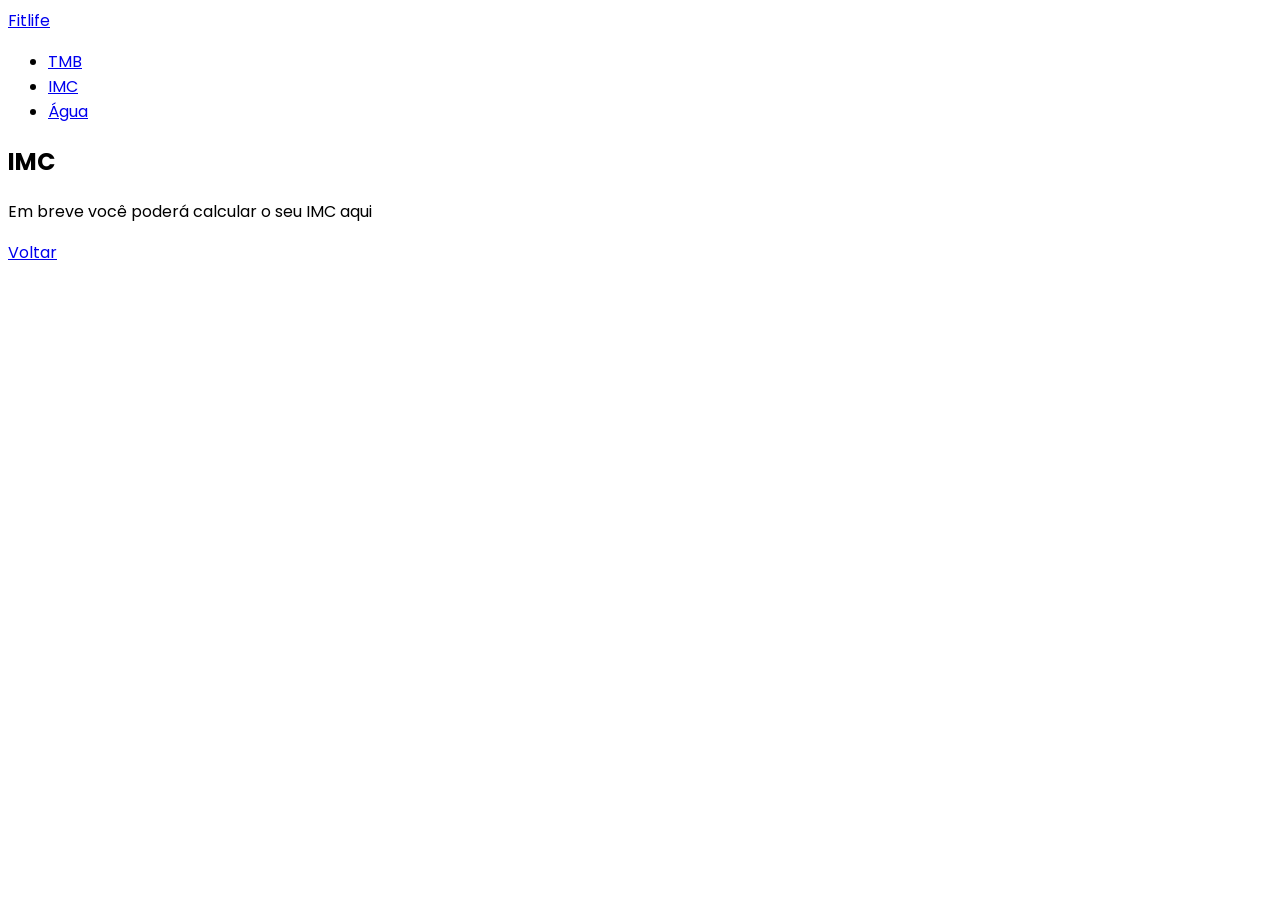
==== pages/imc.html @ 6dad8ff8 "adicionando dois pontos ao index html" ====
<!DOCTYPE html>
<html lang="pt-BR">
<head>
    <meta charset="UTF-8">
    <meta name="viewport" content="width=device-width, initial-scale=1.0">
    <title>Fitlife | IMC
    </title>
        <link rel="preconnect" href="https://fonts.googleapis.com">
<link rel="preconnect" href="https://fonts.gstatic.com" crossorigin>
<link href="https://fonts.googleapis.com/css2?family=Poppins:ital,wght@0,100;0,200;0,300;0,400;0,500;0,600;0,700;0,800;0,900;1,100;1,200;1,300;1,400;1,500;1,600;1,700;1,800;1,900&display=swap" rel="stylesheet">


</head>
<body style="font-family: Poppins">
    <nav>
<a href="../index.html">Fitlife</a>
<ul>
    <li><a href="pages/tmb.html">TMB</a></li>
    <li><a href="pages/imc.html">IMC</a></li>
    <li><a href="pages/water.html">Água</a></li>

    
</ul>


</nav>

<main>

    <section>

        <header>

            <h1>IMC</h1>
            <p>Em breve você poderá calcular o seu IMC aqui </p>

        </header>





    </section>
</main>





<a href="../index.html">Voltar</a>


</body>
</html>
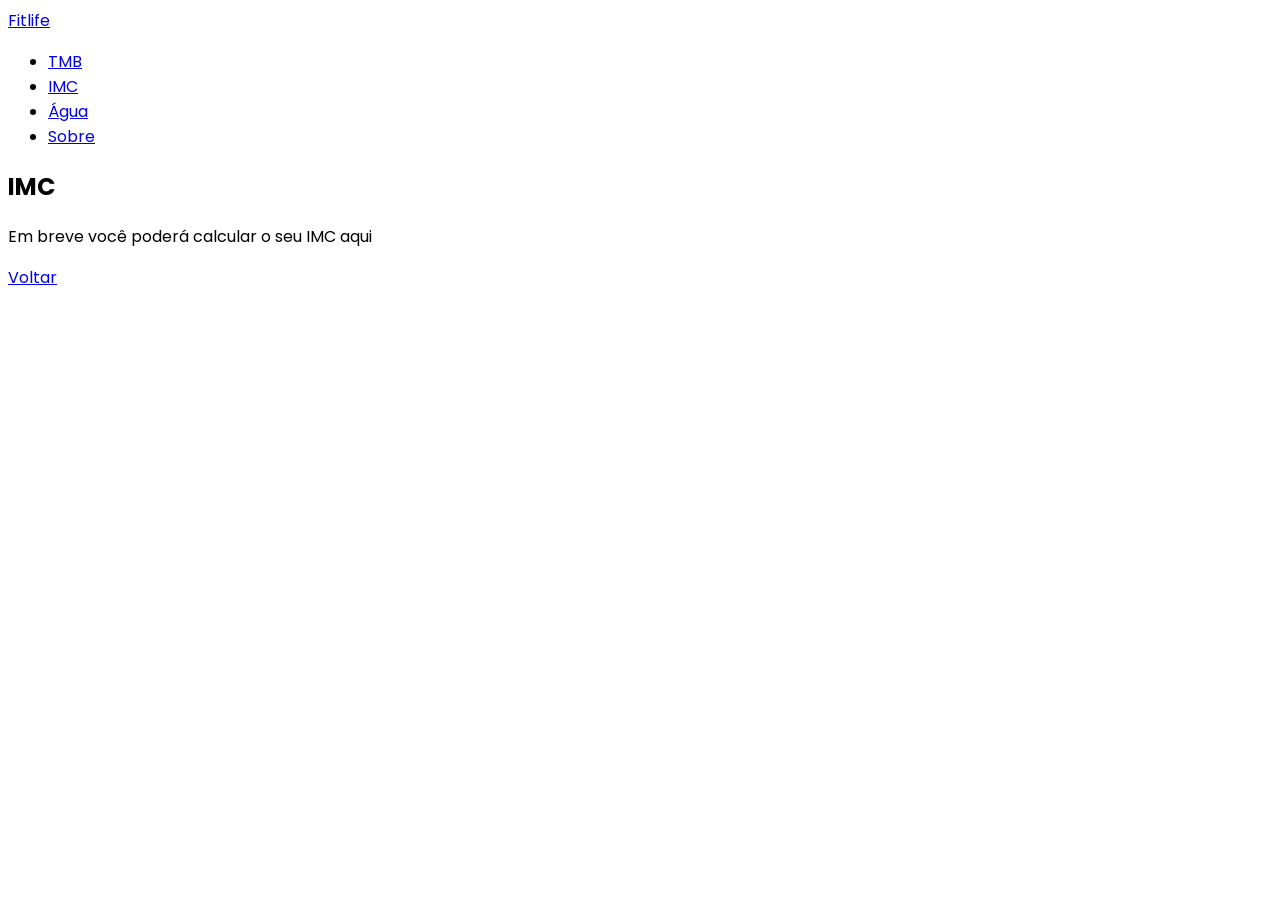
==== commit 54e62414: "adicionando o sobre do projeto" ====
--- a/pages/imc.html
+++ b/pages/imc.html
@@ -18,7 +18,7 @@
     <li><a href="pages/tmb.html">TMB</a></li>
     <li><a href="pages/imc.html">IMC</a></li>
     <li><a href="pages/water.html">Água</a></li>
-
+    <li><a href="pages/sobre.html">Sobre</a></li>
     
 </ul>
 
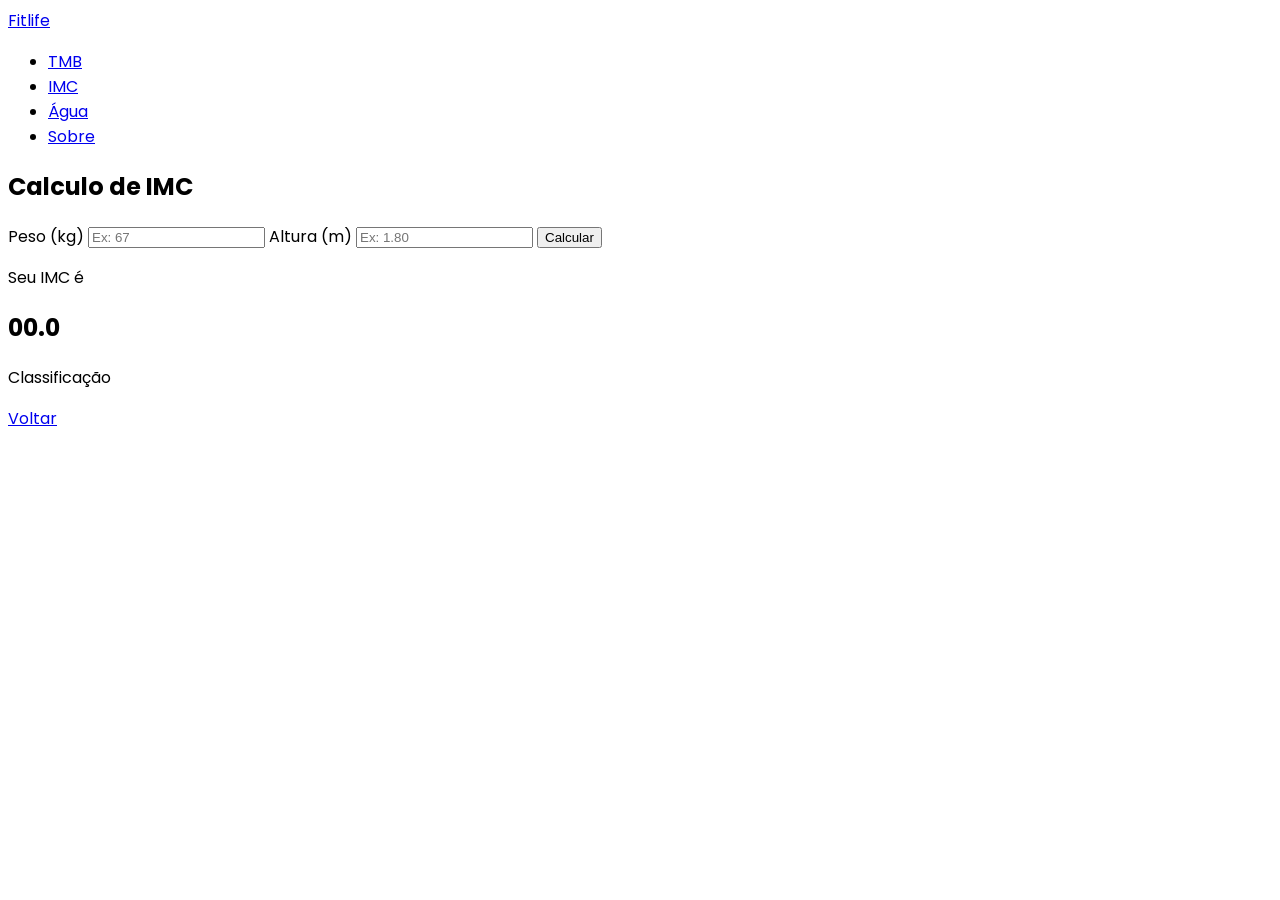
==== commit b50888dc: "imc e tmb" ====
--- a/pages/imc.html
+++ b/pages/imc.html
@@ -15,10 +15,10 @@
     <nav>
 <a href="../index.html">Fitlife</a>
 <ul>
-    <li><a href="pages/tmb.html">TMB</a></li>
-    <li><a href="pages/imc.html">IMC</a></li>
-    <li><a href="pages/water.html">Água</a></li>
-    <li><a href="pages/sobre.html">Sobre</a></li>
+    <li><a href="tmb.html">TMB</a></li>
+    <li><a href="imc.html">IMC</a></li>
+    <li><a href="water.html">Água</a></li>
+    <li><a href="sobre.html">Sobre</a></li>
     
 </ul>
 
@@ -28,13 +28,24 @@
 <main>
 
     <section>
+        <h1> Calculo de IMC</h1>
+       <form action="">
+        <label for="weight">Peso (kg)</label>
+        <input type="number" id="weight" placeholder="Ex: 67">
 
-        <header>
+        <label for="height">Altura (m)</label>
+        <input type="number" id "height" placeholder="Ex: 1.80" required step="any">
+        <button type="submit">Calcular</button>
 
-            <h1>IMC</h1>
-            <p>Em breve você poderá calcular o seu IMC aqui </p>
 
-        </header>
+       </form>
+       <div>
+        <p>Seu IMC é</p>
+        <h2>00.0</h2>
+        <p>Classificação</p>
+
+
+       </div>
 
 
 
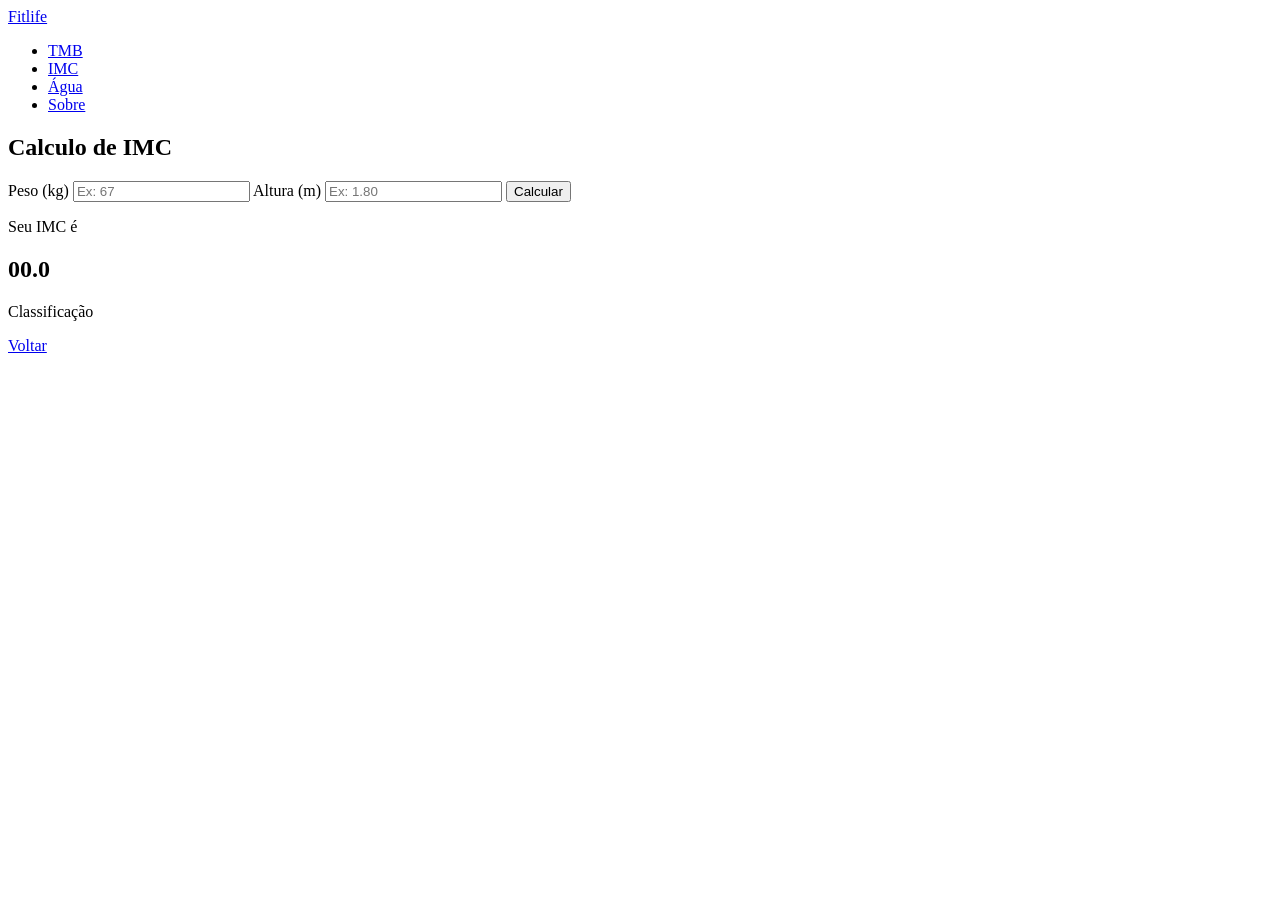
==== commit b49bedd4: "estilos basinhas" ====
--- a/pages/imc.html
+++ b/pages/imc.html
@@ -11,7 +11,7 @@
 
 
 </head>
-<body style="font-family: Poppins">
+<body>
     <nav>
 <a href="../index.html">Fitlife</a>
 <ul>
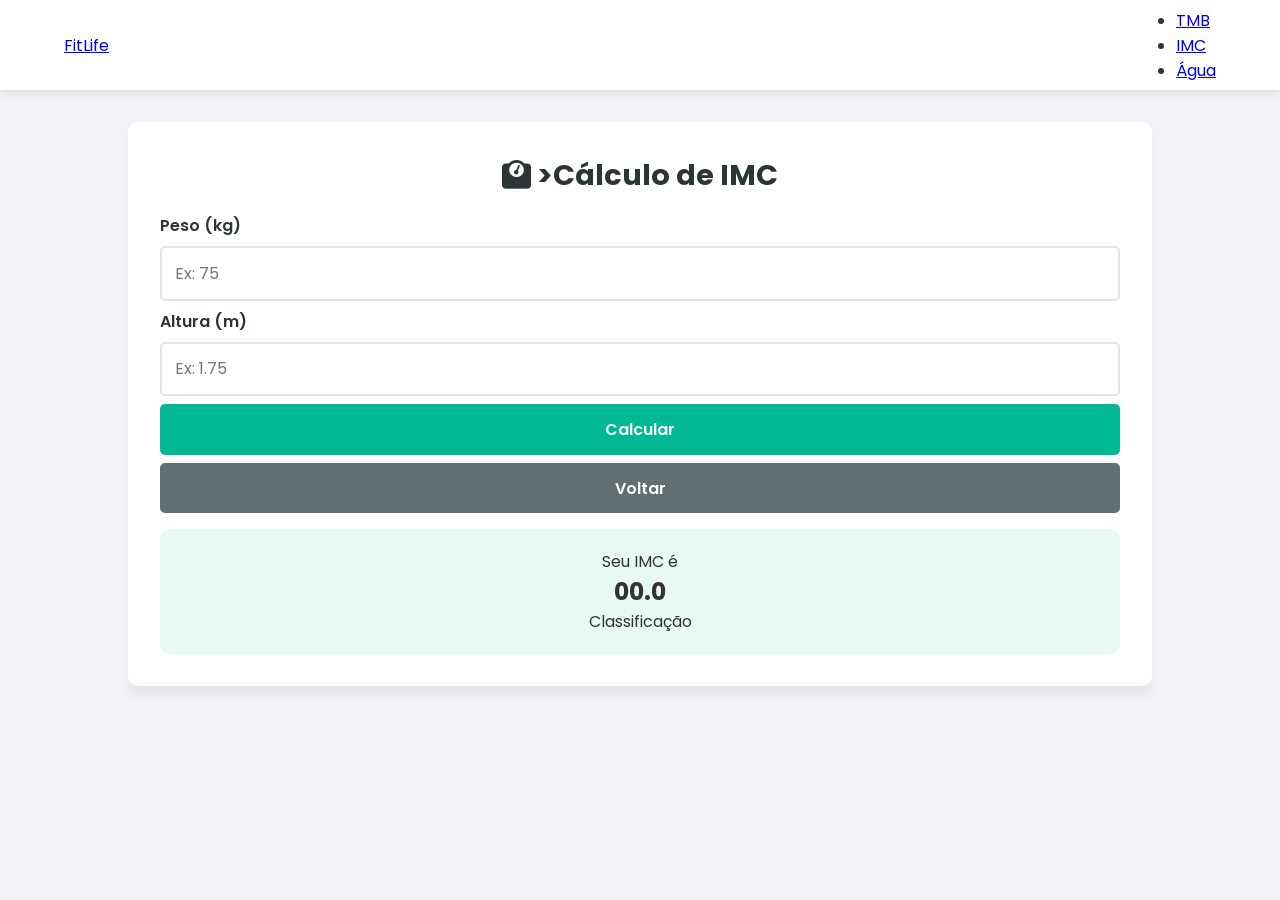
==== commit 8dc403ce: "finalizando home e imc" ====
--- a/pages/imc.html
+++ b/pages/imc.html
@@ -3,63 +3,65 @@
 <head>
     <meta charset="UTF-8">
     <meta name="viewport" content="width=device-width, initial-scale=1.0">
-    <title>Fitlife | IMC
-    </title>
-        <link rel="preconnect" href="https://fonts.googleapis.com">
-<link rel="preconnect" href="https://fonts.gstatic.com" crossorigin>
-<link href="https://fonts.googleapis.com/css2?family=Poppins:ital,wght@0,100;0,200;0,300;0,400;0,500;0,600;0,700;0,800;0,900;1,100;1,200;1,300;1,400;1,500;1,600;1,700;1,800;1,900&display=swap" rel="stylesheet">
+    <link rel="preconnect" href="https://fonts.googleapis.com">
+    <link rel="preconnect" href="https://fonts.gstatic.com" crossorigin>
+    <link href="https://fonts.googleapis.com/css2?family=Poppins:ital,wght@0,100;0,200;0,300;0,400;0,500;0,600;0,700;0,800;0,900;1,100;1,200;1,300;1,400;1,500;1,600;1,700;1,800;1,900&display=swap" rel="stylesheet">
+    <link rel="stylesheet" href="../css/style.css">
+    <link
+    rel="stylesheet"
+    href="https://cdnjs.cloudflare.com/ajax/libs/font-awesome/6.0.0/css/all.min.css"
+    />
+    <title>FitLife | IMC</title>
+</head>
+<body>
+
+    
+    <nav>
+        <a href="../index.html">FitLife</a>
+
+        <ul>
+            <li><a href="tmb.html">TMB</a></li>
+            <li><a href="imc.html">IMC</a></li>
+            <li><a href="water.html">Água</a></li>
+        </ul>
+    </nav>
 
 
-</head>
-<body>
-    <nav>
-<a href="../index.html">Fitlife</a>
-<ul>
-    <li><a href="tmb.html">TMB</a></li>
-    <li><a href="imc.html">IMC</a></li>
-    <li><a href="water.html">Água</a></li>
-    <li><a href="sobre.html">Sobre</a></li>
-    
-</ul>
+    <main>
+        <section class="tool-container">
+            
+            <div class="tool-container-title">
+                <h2><i class="fas fa-weight"></i> >Cálculo de IMC</h2>
+            </div>
 
+            <form>
+                <div class="form-group">
+                <label for="weight">Peso (kg)</label>
+                <input type="number" id="weight" placeholder="Ex: 75" required>
+                </div>
+                <div class="form-group">
+                <label for="height">Altura (m)</label>
+                <input type="number" id="height" placeholder="Ex: 1.75" 
+                required
+                step="any"
+                >
+                </div>
 
-</nav>
+                <button class="action-btn" type="submit">Calcular</button>
+                 <a class="action-btn btn-back" href="../index.html">Voltar</a>
+            </form>
 
-<main>
+            <div class="result-box">
+                <p>Seu IMC é</p>
+                <h2>00.0</h2>
+                <p>Classificação</p>
+            </div>
 
-    <section>
-        <h1> Calculo de IMC</h1>
-       <form action="">
-        <label for="weight">Peso (kg)</label>
-        <input type="number" id="weight" placeholder="Ex: 67">
+           
 
-        <label for="height">Altura (m)</label>
-        <input type="number" id "height" placeholder="Ex: 1.80" required step="any">
-        <button type="submit">Calcular</button>
-
-
-       </form>
-       <div>
-        <p>Seu IMC é</p>
-        <h2>00.0</h2>
-        <p>Classificação</p>
-
-
-       </div>
-
-
-
-
-
-    </section>
-</main>
-
-
-
-
-
-<a href="../index.html">Voltar</a>
-
+        </section>
+    </main>
+  
 
 </body>
 </html>
--- a/css/style.css
+++ b/css/style.css
@@ -0,0 +1,208 @@
+:root {
+  --primary-color: #00b894;
+  --primary-dark: #019477;
+  --secondary-color: #2d3436;
+  --background-color: #f0f2f5;
+  --card-color: #ffffff;
+  --text-color: #333333;
+  --muted-color: #636e72;
+  --danger-color: #d63031;
+  --water-color: #0984e3;
+  --border-color: #dfe6e9;
+  --result-box: #e8f8f5;
+
+  --shadow-md: 0 10px 10px rgba(0, 0, 0, 0.05);}
+
+* {
+    margin: 0;
+    padding: 0;
+    box-sizing: border-box;
+}
+
+body {
+    font-family: "Poppins";
+    background-color: var(--background-color);
+    color: var(--text-color)
+}
+
+nav {
+    display: flex;
+    justify-content: space-between;
+    align-items: center;
+
+    background-color: var(--card-color);
+    padding: 0 5%;
+    height: 10vh;
+    box-shadow: 0 2px 8px rgba(0, 0, 0, 0.1);
+}
+
+.logo {
+    /* flexbox */
+    display: flex;
+    align-items: center;
+
+    gap: 0.5rem;
+
+    font-size:1.5rem;
+    color: var(--primary-color);
+    text-decoration: none;
+    font-weight: 600;
+}
+
+.nav-links {
+    display:flex;
+    list-style: none;
+    gap: 1.5rem;
+}
+
+.nav-link {
+    text-decoration: none;
+    color: var(--secondary-color);
+    font-size: 1rem;
+}
+
+.nav-link:hover {
+    color: var(--primary-color)
+}
+
+#nav-active {
+    border-bottom: 3px var(--primary-color) solid;
+    color: var(--primary-color)
+}
+
+.header-container {
+    text-align: center;
+    padding: 2.5rem 0;
+}
+
+.header-container h1 {
+    font-size: 2.5rem;
+}
+
+.header-container span {
+    color: var(--primary-color)
+}
+
+main {
+    width: 80%;
+    margin: 0 auto;
+    padding: 2rem 0;
+}
+
+.cards-section {
+    text-align: center;
+    
+    display: flex;
+    justify-content: center;
+    flex-wrap: wrap;
+    gap: 1.5rem;
+}
+
+.feature-card {
+    background-color: var(--card-color);
+    color: var(--text-color);
+    padding: 1.5rem;
+    border-radius: 10px;
+    text-align: center;
+    text-decoration: none;
+    box-shadow: var(--shadow-md);
+    width: 15rem;
+}
+
+.feature-card:hover {
+    border: 2px solid var(--primary-color)
+}
+
+.feature-card i {
+    font-size: 2rem;
+    color: var(--primary-color);
+    margin-bottom: 1rem;
+}
+
+.tool-container {
+    display: flex;
+    flex-direction: column;
+    gap:1rem;
+
+    width: 100%;
+    padding: 2rem;
+
+    background-color: var(--card-color);
+    border-radius: 10px;
+    box-shadow: var(--shadow-md);
+
+}
+
+.tool-container-title {
+    text-align: center;
+
+}
+
+.tool-container-title h2 {
+    color: var(--secondary-color);
+    font-size: 1.8rem;
+    font-family: inherit;
+}
+
+.tool-container form{
+    display: flex;
+    flex-direction: column;
+    gap: 0.5rem;
+}
+
+.form-group {
+    display: flex;
+    flex-direction: column;
+    gap: 0.5rem;
+}
+
+.form-group label {
+    font-weight: 600;
+    color: var(--secondary-color);
+}
+
+.form-group input {
+    padding: 0.8rem;
+    border: 2px solid var(--border-color);
+    border-radius: 5px;
+    font-size: 1rem;
+    font-family: inherit;
+}
+
+.form-group input:focus {
+    outline: none;
+    border-color: var(--primary-color);
+}
+
+.action-btn {
+    padding: 0.8rem 1rem;
+    background-color: var(--primary-color);
+    color: var(--card-color);
+    border: none;
+    border-radius: 5px;
+    font-size: 1rem;
+    font-weight: 600;
+    font-family: inherit;
+    cursor: pointer;
+    text-decoration: none;
+    text-align: center;
+}
+
+.action-btn:hover {
+    background-color: var(--primary-dark);
+}
+
+.btn-back {
+    background-color: var(--muted-color);
+}
+
+.btn-back:hover {
+    background-color: var(--secondary-color);
+}
+
+.result-box {
+    background-color: var(--result-box);
+    padding: 1.25rem;
+    border-radius: 10px;
+    text-align: center;
+}
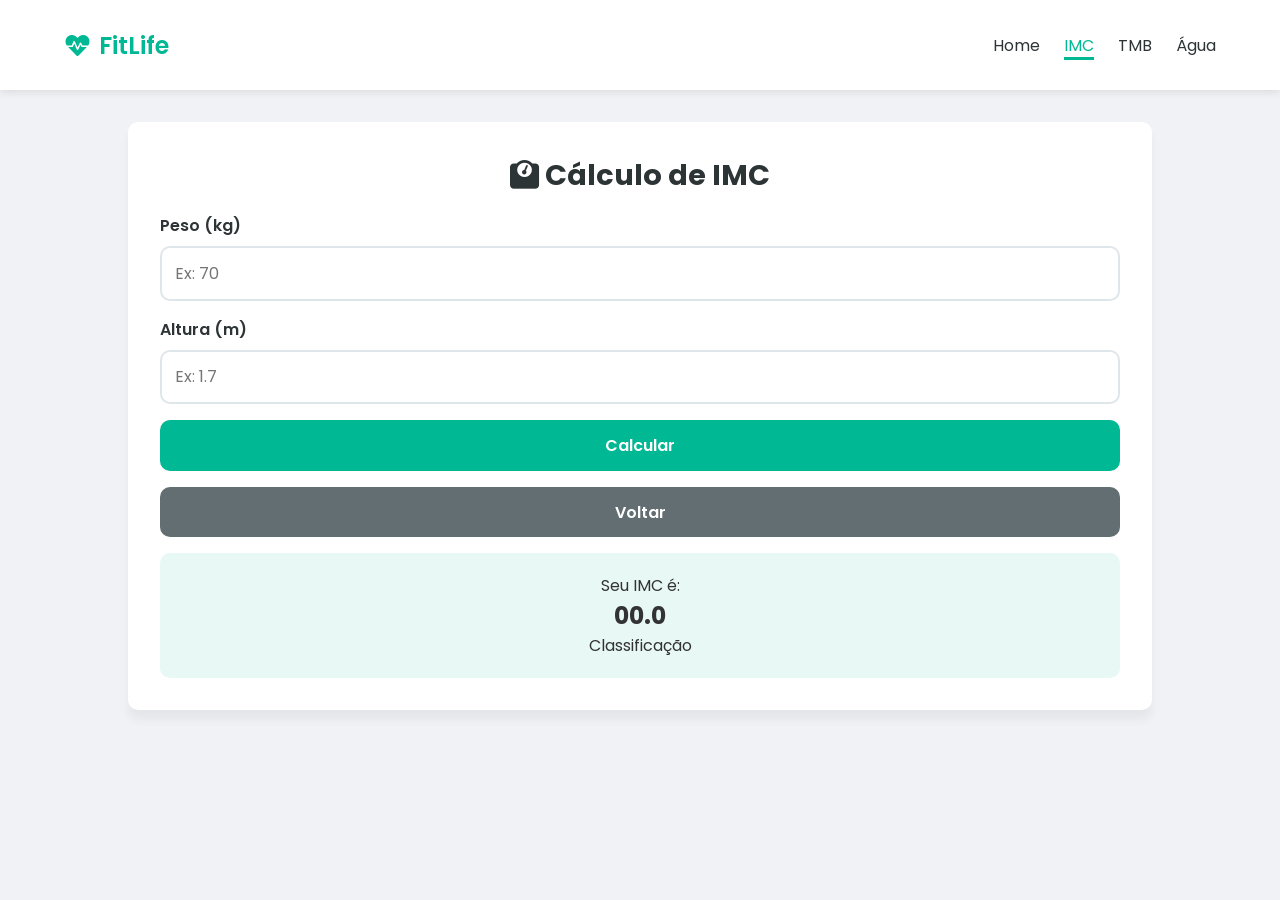
==== commit 80732112: "tmb e water final" ====
--- a/pages/imc.html
+++ b/pages/imc.html
@@ -5,63 +5,62 @@
     <meta name="viewport" content="width=device-width, initial-scale=1.0">
     <link rel="preconnect" href="https://fonts.googleapis.com">
     <link rel="preconnect" href="https://fonts.gstatic.com" crossorigin>
-    <link href="https://fonts.googleapis.com/css2?family=Poppins:ital,wght@0,100;0,200;0,300;0,400;0,500;0,600;0,700;0,800;0,900;1,100;1,200;1,300;1,400;1,500;1,600;1,700;1,800;1,900&display=swap" rel="stylesheet">
     <link rel="stylesheet" href="../css/style.css">
     <link
     rel="stylesheet"
     href="https://cdnjs.cloudflare.com/ajax/libs/font-awesome/6.0.0/css/all.min.css"
     />
+    <link href="https://fonts.googleapis.com/css2?family=Poppins:ital,wght@0,100;0,200;0,300;0,400;0,500;0,600;0,700;0,800;0,900;1,100;1,200;1,300;1,400;1,500;1,600;1,700;1,800;1,900&display=swap" rel="stylesheet">
     <title>FitLife | IMC</title>
 </head>
 <body>
 
-    
     <nav>
-        <a href="../index.html">FitLife</a>
+        <a class="logo" href="../index.html">
+            <i class="fas fa-heartbeat"></i> FitLife
+        </a>
 
-        <ul>
-            <li><a href="tmb.html">TMB</a></li>
-            <li><a href="imc.html">IMC</a></li>
-            <li><a href="water.html">Água</a></li>
+        <ul class="nav-links">
+            <li><a class="nav-link" href="../index.html">Home</a></li>
+            <li><a class="nav-link" id="nav-active" href="imc.html">IMC</a></li>
+            <li><a class="nav-link" href="tmb.html">TMB</a></li>
+            <li><a class="nav-link" href="water.html">Água</a></li>
         </ul>
     </nav>
 
-
     <main>
         <section class="tool-container">
-            
+
             <div class="tool-container-title">
-                <h2><i class="fas fa-weight"></i> >Cálculo de IMC</h2>
+                <h2><i class="fas fa-weight"></i> Cálculo de IMC</h2>
             </div>
 
             <form>
                 <div class="form-group">
-                <label for="weight">Peso (kg)</label>
-                <input type="number" id="weight" placeholder="Ex: 75" required>
+                    <label for="weight">Peso (kg)</label>
+                    <input type="number" id="weight" placeholder="Ex: 70" required>
                 </div>
+
                 <div class="form-group">
-                <label for="height">Altura (m)</label>
-                <input type="number" id="height" placeholder="Ex: 1.75" 
-                required
-                step="any"
-                >
+                    <label for="height">Altura (m)</label>
+                    <input type="number" id="height" placeholder="Ex: 1.7" required
+                    step="any"
+                    >
                 </div>
 
                 <button class="action-btn" type="submit">Calcular</button>
-                 <a class="action-btn btn-back" href="../index.html">Voltar</a>
+                <a class="action-btn btn-back" href="../index.html">Voltar</a>
             </form>
 
             <div class="result-box">
-                <p>Seu IMC é</p>
+                <p>Seu IMC é:</p>
                 <h2>00.0</h2>
                 <p>Classificação</p>
             </div>
 
-           
-
         </section>
+        
     </main>
-  
-
+    
 </body>
 </html>
--- a/css/style.css
+++ b/css/style.css
@@ -1,3 +1,4 @@
+/* css-01-variaveis-globais */
 :root {
   --primary-color: #00b894;
   --primary-dark: #019477;
@@ -9,9 +10,9 @@
   --danger-color: #d63031;
   --water-color: #0984e3;
   --border-color: #dfe6e9;
-  --result-box: #e8f8f5;
-
-  --shadow-md: 0 10px 10px rgba(0, 0, 0, 0.05);}
+
+  --shadow-md:0 10px 10px rgba(0, 0, 0, 0.05);
+}
 
 * {
     margin: 0;
@@ -20,7 +21,7 @@
 }
 
 body {
-    font-family: "Poppins";
+    font-family: 'Poppins', sans-serif;
     background-color: var(--background-color);
     color: var(--text-color)
 }
@@ -30,27 +31,25 @@
     justify-content: space-between;
     align-items: center;
 
+    height: 10vh;
     background-color: var(--card-color);
     padding: 0 5%;
-    height: 10vh;
-    box-shadow: 0 2px 8px rgba(0, 0, 0, 0.1);
+    box-shadow: 0 2px 8px rgba(0 , 0, 0, 0.1);
 }
 
 .logo {
     /* flexbox */
     display: flex;
     align-items: center;
-
     gap: 0.5rem;
-
-    font-size:1.5rem;
+    font-size: 1.5rem;
     color: var(--primary-color);
     text-decoration: none;
     font-weight: 600;
 }
 
 .nav-links {
-    display:flex;
+    display: flex;
     list-style: none;
     gap: 1.5rem;
 }
@@ -65,7 +64,7 @@
     color: var(--primary-color)
 }
 
-#nav-active {
+#nav-active { 
     border-bottom: 3px var(--primary-color) solid;
     color: var(--primary-color)
 }
@@ -84,18 +83,17 @@
 }
 
 main {
-    width: 80%;
+    width: 80vw;
     margin: 0 auto;
     padding: 2rem 0;
 }
 
 .cards-section {
-    text-align: center;
-    
     display: flex;
     justify-content: center;
     flex-wrap: wrap;
     gap: 1.5rem;
+    text-align: center;
 }
 
 .feature-card {
@@ -106,15 +104,15 @@
     text-align: center;
     text-decoration: none;
     box-shadow: var(--shadow-md);
-    width: 15rem;
+    width: 16rem;
 }
 
 .feature-card:hover {
-    border: 2px solid var(--primary-color)
+    border: 2px solid var(--primary-color);
 }
 
 .feature-card i {
-    font-size: 2rem;
+    font-size: 3rem;
     color: var(--primary-color);
     margin-bottom: 1rem;
 }
@@ -122,32 +120,29 @@
 .tool-container {
     display: flex;
     flex-direction: column;
-    gap:1rem;
+    gap: 1rem;
 
     width: 100%;
     padding: 2rem;
 
     background-color: var(--card-color);
-    border-radius: 10px;
     box-shadow: var(--shadow-md);
-
-}
-
-.tool-container-title {
-    text-align: center;
-
+    border-radius: 10px;
+}
+
+.tool-container-title { 
+    text-align: center;
 }
 
 .tool-container-title h2 {
     color: var(--secondary-color);
     font-size: 1.8rem;
-    font-family: inherit;
-}
-
-.tool-container form{
+}
+
+.tool-container form {
     display: flex;
     flex-direction: column;
-    gap: 0.5rem;
+    gap: 1rem;
 }
 
 .form-group {
@@ -161,16 +156,18 @@
     color: var(--secondary-color);
 }
 
-.form-group input {
+.form-group input,
+.form-group select {
     padding: 0.8rem;
     border: 2px solid var(--border-color);
-    border-radius: 5px;
+    border-radius: 10px;
     font-size: 1rem;
     font-family: inherit;
 }
 
-.form-group input:focus {
-    outline: none;
+.form-group input:focus,
+.form-group select:focus {
+    outline:none;
     border-color: var(--primary-color);
 }
 
@@ -179,13 +176,14 @@
     background-color: var(--primary-color);
     color: var(--card-color);
     border: none;
-    border-radius: 5px;
+    border-radius: 10px;
     font-size: 1rem;
     font-weight: 600;
     font-family: inherit;
     cursor: pointer;
     text-decoration: none;
     text-align: center;
+    transition: 0.3s;
 }
 
 .action-btn:hover {
@@ -201,8 +199,15 @@
 }
 
 .result-box {
-    background-color: var(--result-box);
     padding: 1.25rem;
-    border-radius: 10px;
-    text-align: center;
+    background-color: #e8f8f5;
+    border-radius: 10px;
+    text-align: center;
+}
+
+@media (max-width: 480px) {
+    nav {
+        flex-direction:column;
+        justify-content:center;
+    }
 }
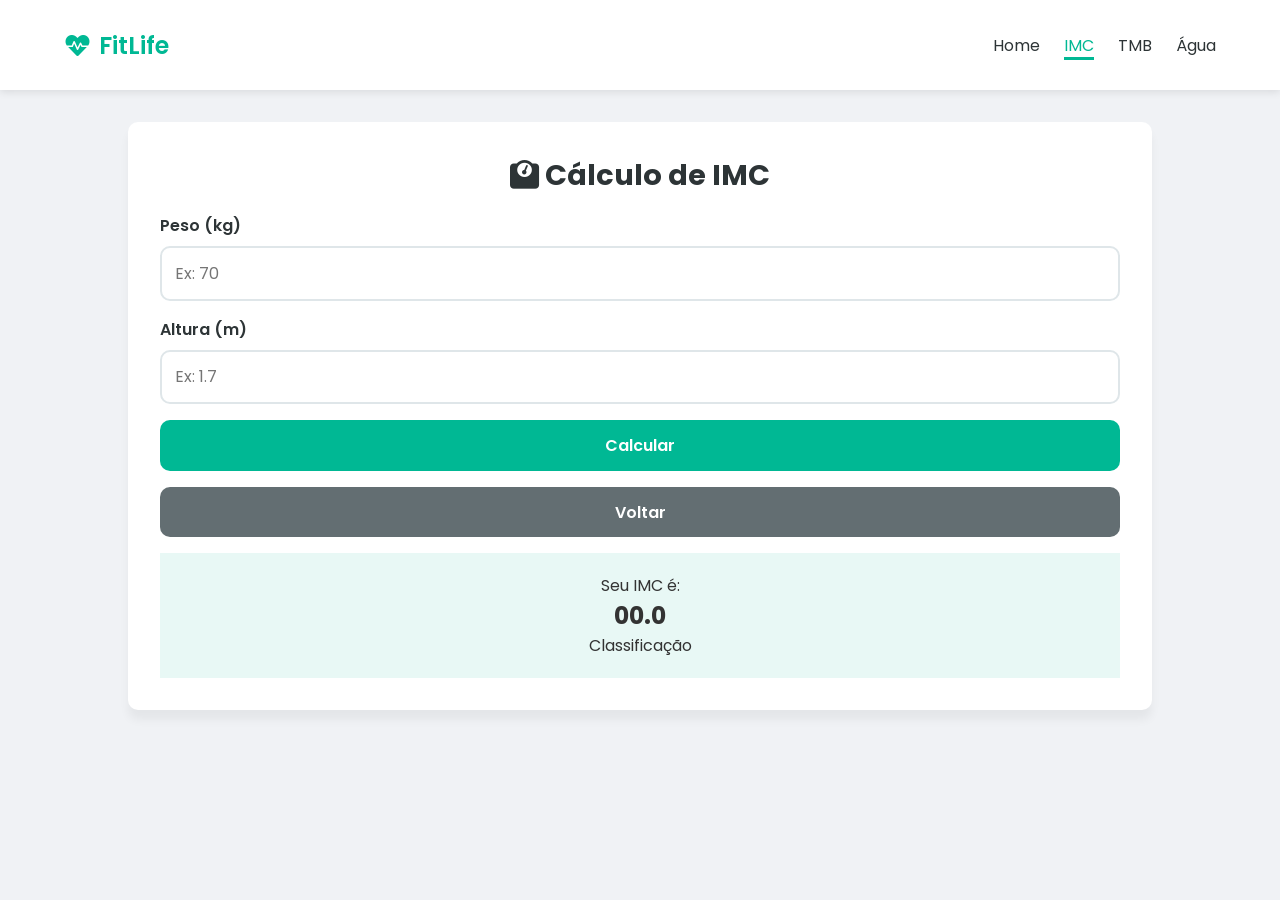
==== commit b217074b: "fazendo js de tmb" ====
--- a/pages/imc.html
+++ b/pages/imc.html
@@ -48,19 +48,20 @@
                     >
                 </div>
 
-                <button class="action-btn" type="submit">Calcular</button>
+                <button class="action-btn" type="submit" onclick="calculateIMC(event)">Calcular</button>
                 <a class="action-btn btn-back" href="../index.html">Voltar</a>
             </form>
 
-            <div class="result-box">
+            <div id="result" class="result-box">
                 <p>Seu IMC é:</p>
-                <h2>00.0</h2>
-                <p>Classificação</p>
+                <h2 id="imc-value">00.0</h2>
+                <p id="imc-desc">Classificação</p>
             </div>
 
         </section>
         
     </main>
     
+    <script src="../js/imc.js"></script>
 </body>
 </html>
--- a/css/style.css
+++ b/css/style.css
@@ -201,13 +201,32 @@
 .result-box {
     padding: 1.25rem;
     background-color: #e8f8f5;
-    border-radius: 10px;
-    text-align: center;
-}
+    padding: 1.25rem
+    border-radius: 10px;
+    text-align: center;
+}
+.show {
+    display: block;
+    
+}
+
+
 
 @media (max-width: 480px) {
     nav {
         flex-direction:column;
         justify-content:center;
+        height: 12vh;
     }
+}
+
+@media (max-width: 480px) {
+    .logo {
+        font-size: 1.2rem;
+    }
+
+    .nav-link {
+        gap: 0.5rem;
+    }
+
 }
